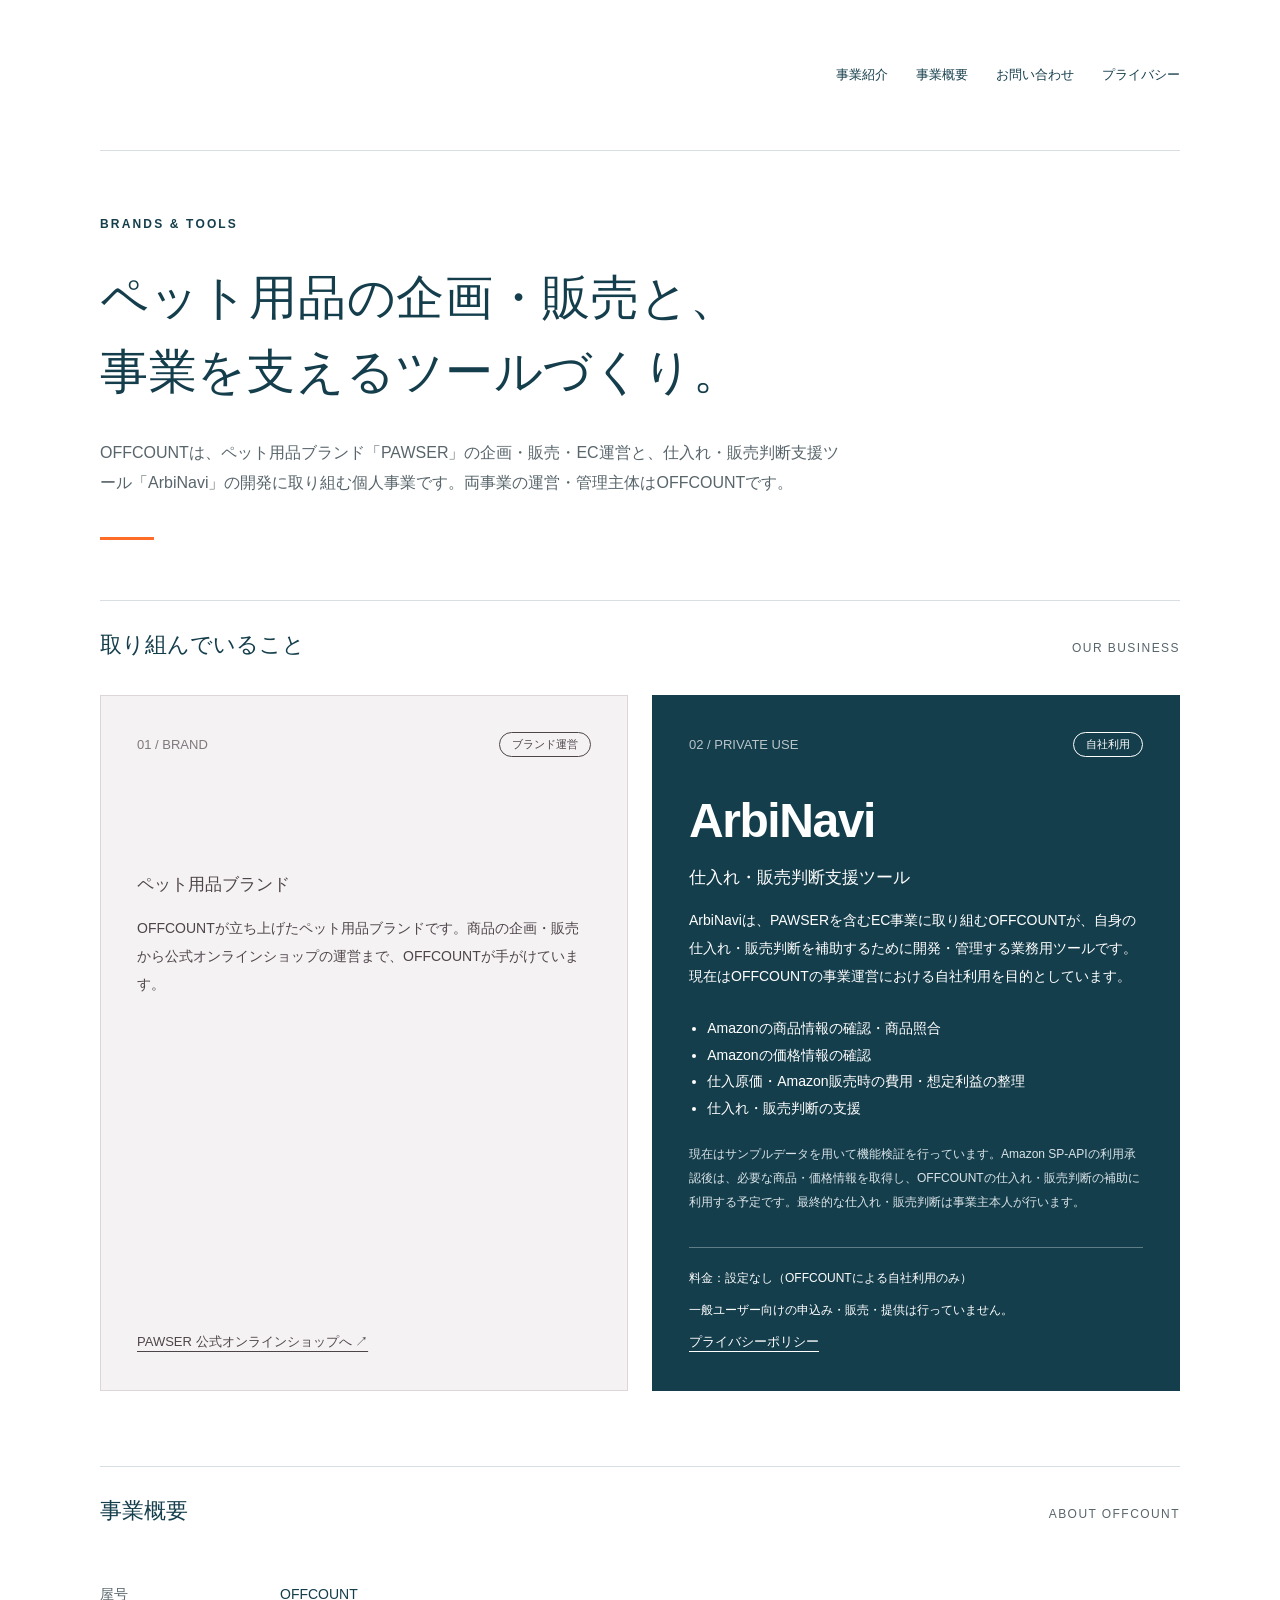
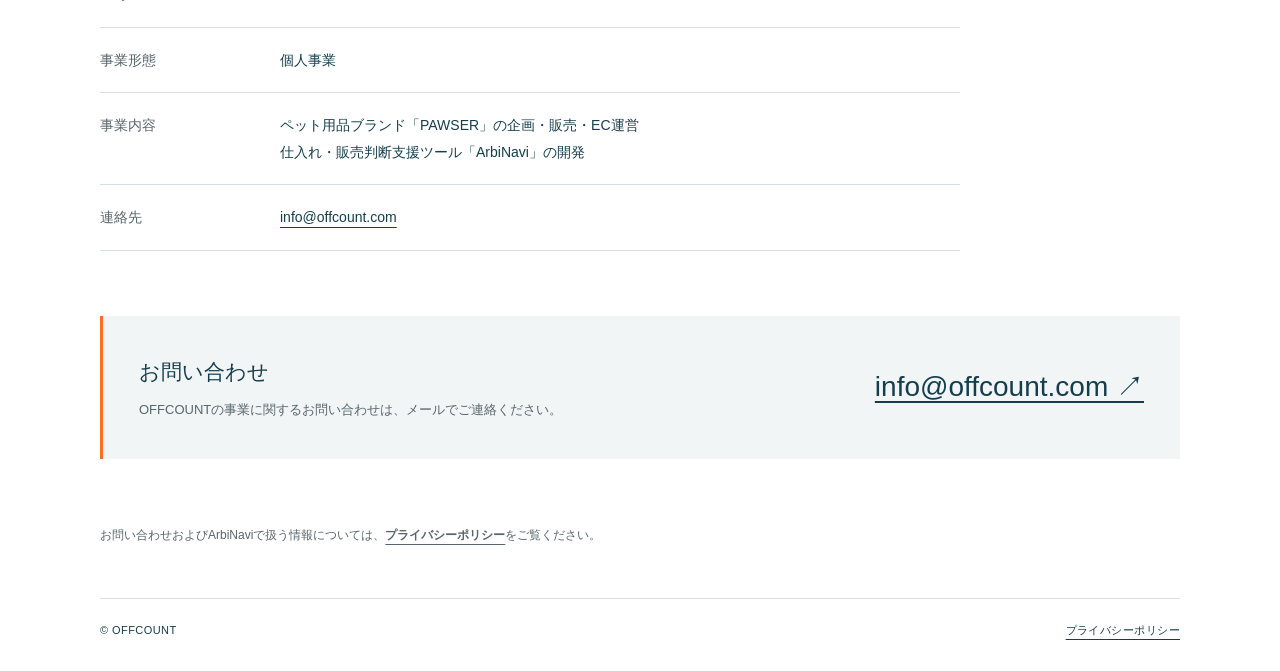
==== index.html @ 77e20765 "Add files via upload" ====
<!doctype html>
<html lang="ja">
<head>
  <meta charset="utf-8">
  <meta name="viewport" content="width=device-width,initial-scale=1">
  <meta name="description" content="OFFCOUNTの事業紹介。ペット用品ブランドPAWSERの運営と、仕入れ・販売判断支援ツールArbiNaviの開発に取り組んでいます。">
  <meta name="theme-color" content="#183b32">
  <title>OFFCOUNT | ブランド運営とツール開発</title>
  <link rel="stylesheet" href="./style.css">
</head>
<body>
<a class="skip" href="#main">本文へ移動</a>
<div class="wrap">
  <header><a class="brand" href="./" aria-label="OFFCOUNT ホーム"><span class="offcount-logo"><img src="./assets/offcount-logo.png" alt="OFFCOUNT"></span></a><nav aria-label="メインナビゲーション"><a href="#business">事業紹介</a><a href="#about">事業概要</a><a href="#contact">お問い合わせ</a><a href="./privacy.html">プライバシー</a></nav></header>
  <main id="main">
    <section class="hero" aria-labelledby="hero-title"><div class="eyebrow">BRANDS &amp; TOOLS</div><h1 id="hero-title">ペット用品の企画・販売と、<br>事業を支えるツールづくり。</h1><p>OFFCOUNTは、ペット用品ブランド「PAWSER」の企画・販売・EC運営と、仕入れ・販売判断支援ツール「ArbiNavi」の開発に取り組む個人事業です。両事業の運営・管理主体はOFFCOUNTです。</p><div class="rule" aria-hidden="true"></div></section>
    <section id="business" aria-labelledby="business-title"><div class="section-head"><h2 id="business-title">取り組んでいること</h2><span>OUR BUSINESS</span></div>
      <div class="businesses">
        <article class="business pawser"><div class="meta"><span class="number">01 / BRAND</span><span class="tag">ブランド運営</span></div><h3 class="pawser-logo"><img src="./assets/pawser-logo.png" alt="PAWSER"></h3><h4>ペット用品ブランド</h4><p>OFFCOUNTが立ち上げたペット用品ブランドです。商品の企画・販売から公式オンラインショップの運営まで、OFFCOUNTが手がけています。</p><div class="bottom"><a href="https://www.pawser.jp/" target="_blank" rel="noopener noreferrer">PAWSER 公式オンラインショップへ ↗</a></div></article>
        <article class="business arbinavi" id="arbinavi"><div class="meta"><span class="number">02 / PRIVATE USE</span><span class="tag">自社利用</span></div><h3 class="wordmark" aria-label="ArbiNavi">ArbiNavi</h3><h4>仕入れ・販売判断支援ツール</h4><p>ArbiNaviは、PAWSERを含むEC事業に取り組むOFFCOUNTが、自身の仕入れ・販売判断を補助するために開発・管理する業務用ツールです。現在はOFFCOUNTの事業運営における自社利用を目的としています。</p><ul><li>Amazonの商品情報の確認・商品照合</li><li>Amazonの価格情報の確認</li><li>仕入原価・Amazon販売時の費用・想定利益の整理</li><li>仕入れ・販売判断の支援</li></ul><p class="data-note">現在はサンプルデータを用いて機能検証を行っています。Amazon SP-APIの利用承認後は、必要な商品・価格情報を取得し、OFFCOUNTの仕入れ・販売判断の補助に利用する予定です。最終的な仕入れ・販売判断は事業主本人が行います。</p><div class="bottom"><p class="usage">料金：設定なし（OFFCOUNTによる自社利用のみ）</p><p>一般ユーザー向けの申込み・販売・提供は行っていません。</p><a href="./privacy.html">プライバシーポリシー</a></div></article>
      </div>
    </section>
    <section class="about" id="about" aria-labelledby="about-title"><div class="section-head"><h2 id="about-title">事業概要</h2><span>ABOUT OFFCOUNT</span></div><dl><div><dt>屋号</dt><dd>OFFCOUNT</dd></div><div><dt>事業形態</dt><dd>個人事業</dd></div><div><dt>事業内容</dt><dd>ペット用品ブランド「PAWSER」の企画・販売・EC運営<br>仕入れ・販売判断支援ツール「ArbiNavi」の開発</dd></div><div><dt>連絡先</dt><dd><a href="mailto:info@offcount.com">info@offcount.com</a></dd></div></dl></section>
    <section class="contact" id="contact" aria-labelledby="contact-title"><div><h2 id="contact-title">お問い合わせ</h2><p>OFFCOUNTの事業に関するお問い合わせは、メールでご連絡ください。</p></div><a href="mailto:info@offcount.com">info@offcount.com ↗</a></section>
    <section class="privacy" aria-label="個人情報の取り扱い"><p>お問い合わせおよびArbiNaviで扱う情報については、<a href="./privacy.html">プライバシーポリシー</a>をご覧ください。</p></section>
  </main>
  <footer><span>© OFFCOUNT</span><a href="./privacy.html">プライバシーポリシー</a></footer>
</div>
</body>
</html>
---- style.css ----
:root{--ink:#153e4c;--muted:#58656b;--paper:#ffffff;--line:#d7dfe2;--accent:#fe6d27}
    *{box-sizing:border-box}html{scroll-behavior:smooth;scroll-padding-top:25px}body{margin:0;background:var(--paper);color:var(--ink);font-family:"Yu Gothic","Hiragino Kaku Gothic ProN",Meiryo,sans-serif;line-height:1.9}a{color:inherit;text-underline-offset:5px}a:focus-visible{outline:3px solid #153e4c;outline-offset:6px}.wrap{max-width:1160px;margin:auto;padding:0 40px}.skip{position:absolute;left:20px;top:-100px;background:white;padding:10px}.skip:focus{top:10px}header{display:flex;align-items:center;justify-content:space-between;gap:24px;padding:28px 0;border-bottom:1px solid var(--line)}.brand{font-family:Arial,sans-serif;font-size:25px;font-weight:800;letter-spacing:.05em;text-decoration:none}nav{display:flex;gap:28px;font-size:13px}nav a{text-decoration:none}nav a:hover{text-decoration:underline}.hero{padding:90px 0 75px;position:relative}.eyebrow{font:12px/1.5 Arial,sans-serif;letter-spacing:.18em;font-weight:bold}.hero h1{font-size:clamp(34px,4.5vw,60px);line-height:1.5;font-weight:500;letter-spacing:.04em;margin:28px 0}.hero p{font-size:16px;color:var(--muted);max-width:650px}.hero .rule{width:76px;height:5px;background:var(--ink);margin-top:38px}.section-head{display:flex;justify-content:space-between;align-items:baseline;border-top:1px solid var(--line);padding:23px 0 30px;gap:15px}.section-head h2{font-size:22px;font-weight:500;margin:0}.section-head span{font:12px Arial,sans-serif;letter-spacing:.12em}.businesses{display:grid;grid-template-columns:1fr 1fr;gap:24px;padding-bottom:75px}.business{padding:36px;border:1px solid var(--line);display:flex;flex-direction:column;min-height:405px}.business.pawser{background:#e8ebe0}.business.arbinavi{background:var(--ink);color:var(--paper);border-color:var(--ink)}.meta{display:flex;align-items:center;justify-content:space-between;gap:12px;font-size:12px}.number{font:13px Arial,sans-serif;opacity:.7}.tag{border:1px solid currentColor;border-radius:30px;padding:1px 12px;font-size:11px}.business h3{font:48px/1.2 Arial,sans-serif;letter-spacing:.015em;margin:35px 0 12px}.business h4{font-size:17px;margin:0 0 12px;font-weight:500}.business p{font-size:14px;margin:0 0 25px;line-height:2}.business .bottom{margin-top:auto;font-size:13px}.business.arbinavi .bottom{color:var(--accent)}.about{padding-bottom:65px}.about dl{margin:0;max-width:860px}.about dl>div{display:grid;grid-template-columns:180px 1fr;border-bottom:1px solid var(--line);padding:19px 0;font-size:14px}.about dt{color:var(--muted)}.about dd{margin:0}.contact{background:#e5e9d9;padding:36px;margin-bottom:65px;display:flex;justify-content:space-between;align-items:center;gap:24px}.contact h2{font-size:21px;font-weight:500;margin:0 0 6px}.contact p{margin:0;font-size:13px;color:var(--muted)}.contact>a{font:clamp(18px,2.5vw,28px) Arial,sans-serif;white-space:nowrap}.privacy{padding-bottom:40px;max-width:820px}.privacy h2{font-size:15px;font-weight:500}.privacy p{font-size:12px;color:var(--muted)}footer{border-top:1px solid var(--line);padding:22px 0 30px;display:flex;justify-content:space-between;gap:20px;font:11px/1.8 Arial,sans-serif;letter-spacing:.04em}footer a{font-family:Meiryo,sans-serif}
    @media(max-width:700px){.wrap{padding:0 22px}header{padding:22px 0}.brand{font-size:22px}nav{gap:16px;font-size:12px}.hero{padding:55px 0}.hero h1{font-size:34px}.hero p{font-size:14px}.businesses{grid-template-columns:1fr;padding-bottom:48px}.business{padding:28px;min-height:370px}.business h3{font-size:42px}.section-head h2{font-size:20px}.about dl>div{grid-template-columns:95px 1fr;gap:14px}.contact{flex-direction:column;align-items:flex-start;padding:27px;margin-bottom:40px}.contact>a{font-size:23px}footer{flex-wrap:wrap}.about{padding-bottom:40px}}
    @media(prefers-reduced-motion:reduce){html{scroll-behavior:auto}}
  
.business .wordmark{font-weight:700;letter-spacing:-.045em}.wordmark span{color:var(--accent)}
.business ul{padding-left:1.3em;font-size:14px;margin:0 0 20px}.business .usage{font-size:13px;border-top:1px solid #6d827a;padding-top:18px;margin-bottom:15px}.business .bottom p{margin:8px 0;font-size:12px}.business .data-note{font-size:12px;opacity:.85}.businesses{align-items:stretch}
.policy{max-width:850px;padding:60px 0}.policy h1{font-size:32px;font-weight:500;line-height:1.5}.policy h2{font-size:20px;margin-top:35px}.policy p,.policy li{font-size:14px}.policy .date{font-size:12px;color:var(--muted)}.policy ul{padding-left:1.4em}
@media(max-width:700px){header{flex-wrap:wrap;gap:12px}nav{flex-wrap:wrap}.hero h1{font-size:30px}.policy{padding:35px 0}.policy h1{font-size:26px}.business h3{font-size:42px}}

/* Official artwork is unchanged; frames omit only the supplied empty margins. */
header{padding:20px 0;min-height:145px}.brand{display:block;flex-shrink:0}
.offcount-logo{display:block;position:relative;width:124px;height:110px;overflow:hidden}
.offcount-logo img{position:absolute;width:320px;max-width:none;height:auto;left:-98px;top:-39px}
.hero{padding:64px 0 60px}.hero h1{font-size:clamp(30px,3.8vw,48px);letter-spacing:.015em;line-height:1.55}.hero p{max-width:740px}.hero .rule{background:var(--accent);height:3px;width:54px}
.business.pawser{background:#f5f2f4;color:#4e454a;border-color:#ddd5da}
.business h3.pawser-logo{position:relative;width:270px;max-width:100%;height:60px;overflow:hidden;margin:34px 0 18px}
.pawser-logo img{position:absolute;width:350px;max-width:none;height:auto;left:-41px;top:-72px}
.business.arbinavi{background:#153e4c;color:#fff;border-color:#153e4c}.business.arbinavi .bottom{color:#fff}.business .wordmark{font-family:Arial,sans-serif;letter-spacing:-.03em;font-weight:600}.business .usage{border-color:#607c86}.business .data-note{opacity:1;color:#dae4e8}
.contact{background:#f1f5f6;border-left:3px solid var(--accent)}.section-head span{color:var(--muted)}.privacy a{font-weight:600}
@media(max-width:700px){header{min-height:0;gap:20px}nav{gap:12px 20px;width:100%;font-size:12px}.hero{padding:40px 0}.hero h1{font-size:28px}.business{padding:25px}.business h3.pawser-logo{transform-origin:left center}.offcount-logo{width:112px;height:99px}.offcount-logo img{width:290px;left:-89px;top:-35px}}
@media(max-width:360px){.business h3.pawser-logo{width:230px}.pawser-logo img{width:300px;left:-35px;top:-62px}}
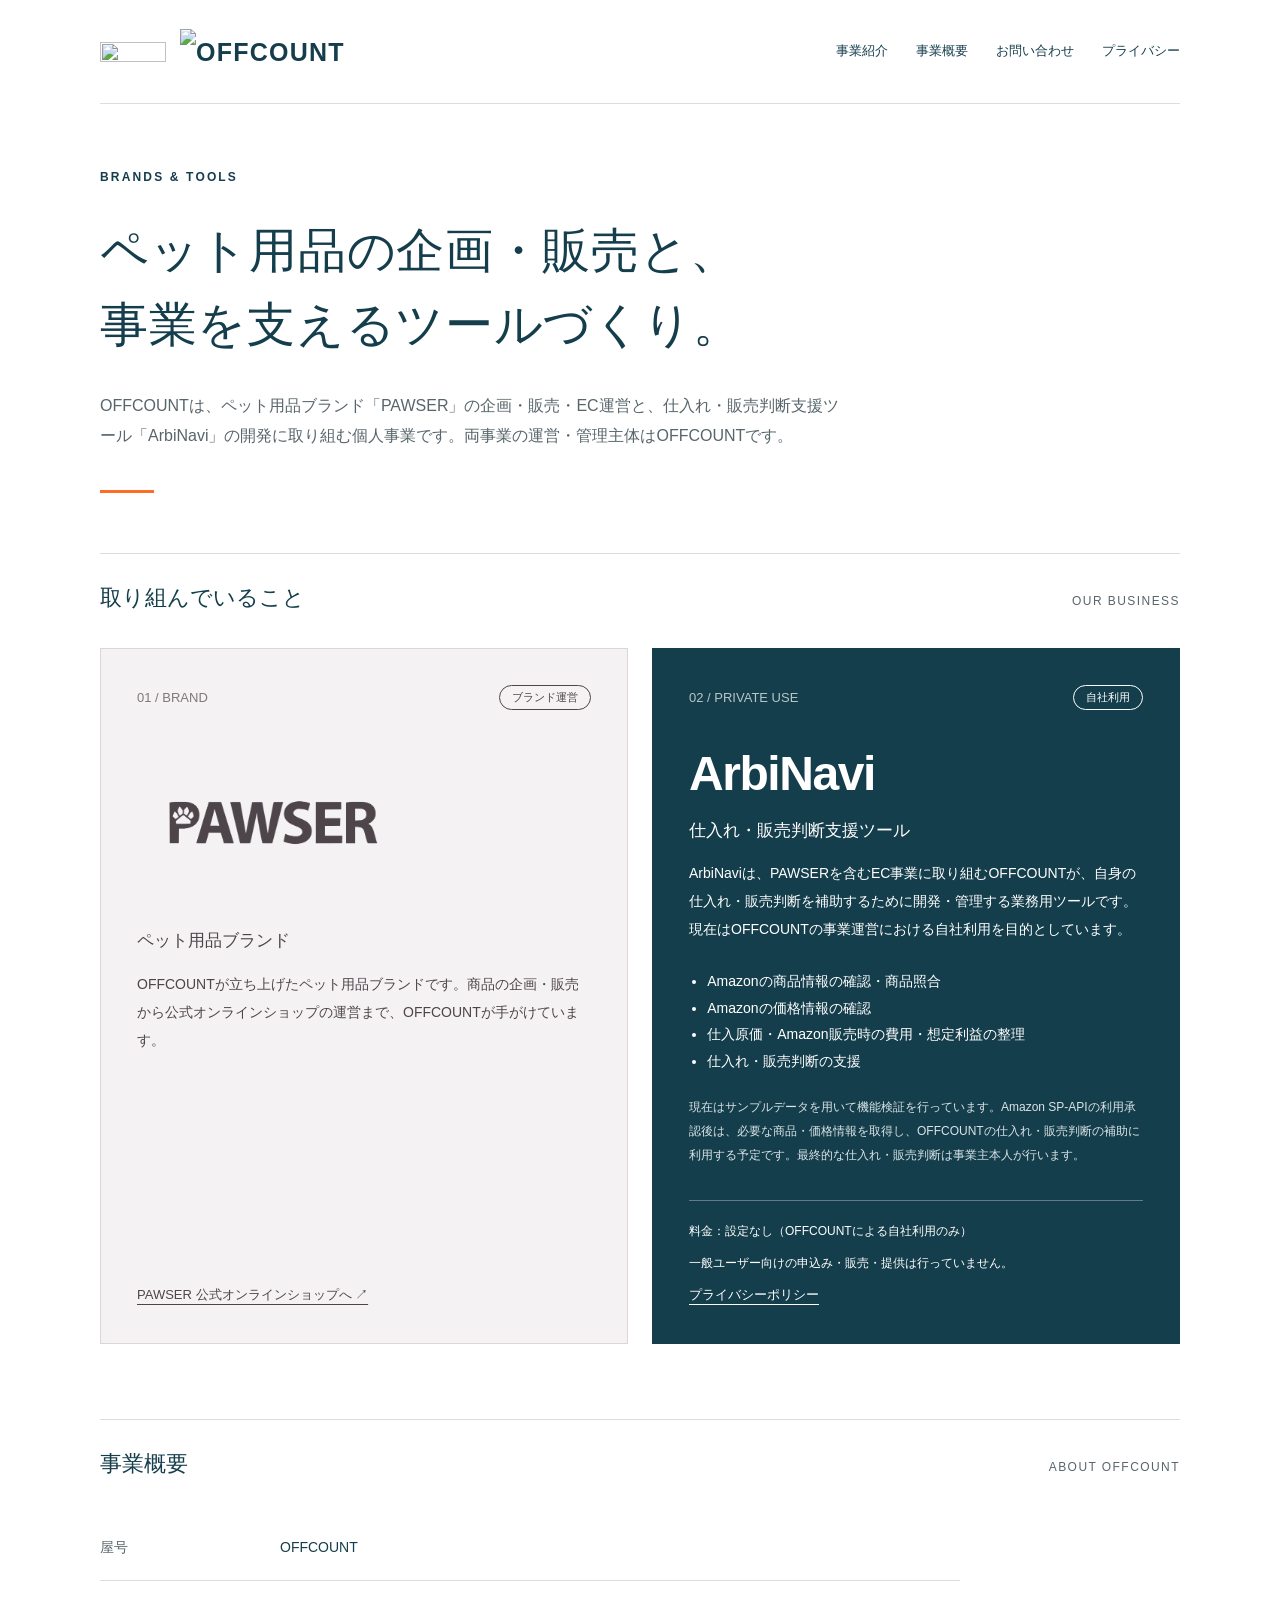
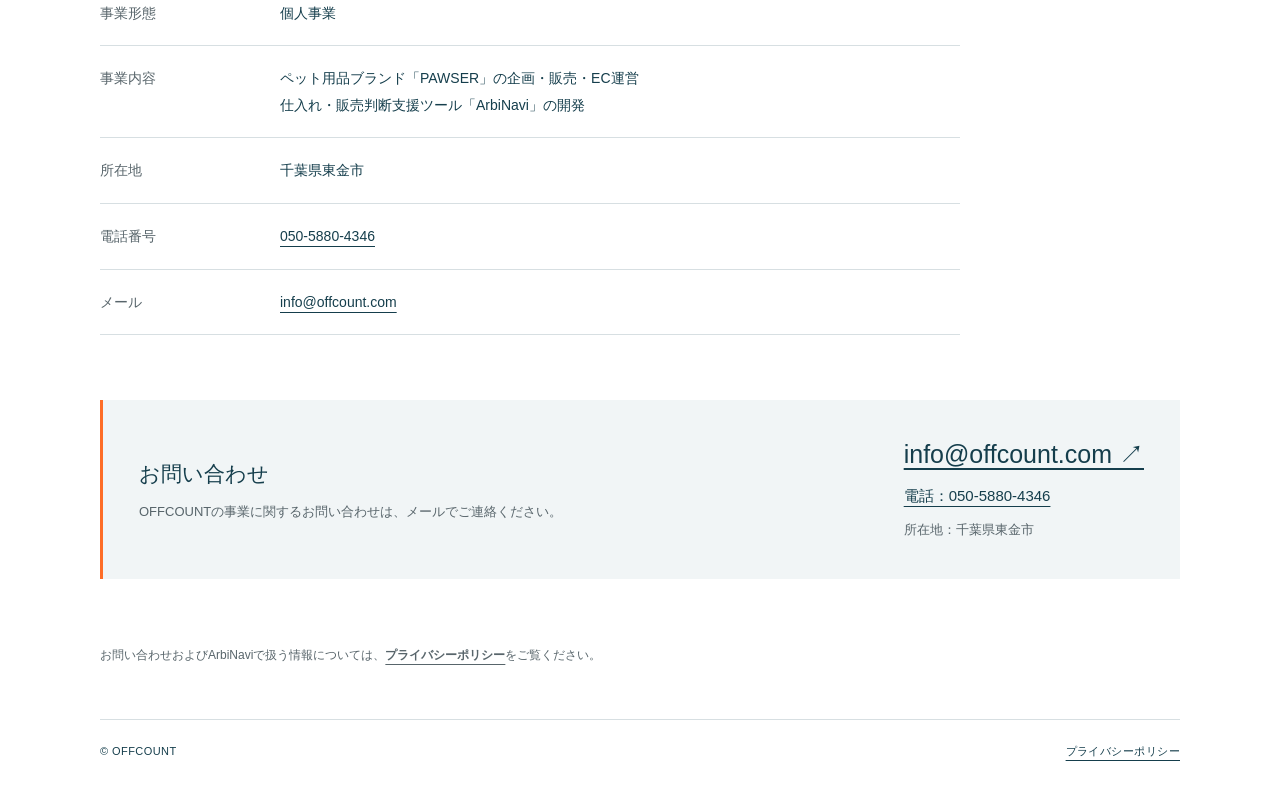
==== commit 8650aa49: "Add files via upload" ====
--- a/index.html
+++ b/index.html
@@ -4,24 +4,24 @@
   <meta charset="utf-8">
   <meta name="viewport" content="width=device-width,initial-scale=1">
   <meta name="description" content="OFFCOUNTの事業紹介。ペット用品ブランドPAWSERの運営と、仕入れ・販売判断支援ツールArbiNaviの開発に取り組んでいます。">
-  <meta name="theme-color" content="#183b32">
+  <meta name="theme-color" content="#153e4c">
   <title>OFFCOUNT | ブランド運営とツール開発</title>
   <link rel="stylesheet" href="./style.css">
 </head>
 <body>
 <a class="skip" href="#main">本文へ移動</a>
 <div class="wrap">
-  <header><a class="brand" href="./" aria-label="OFFCOUNT ホーム"><span class="offcount-logo"><img src="./assets/offcount-logo.png" alt="OFFCOUNT"></span></a><nav aria-label="メインナビゲーション"><a href="#business">事業紹介</a><a href="#about">事業概要</a><a href="#contact">お問い合わせ</a><a href="./privacy.html">プライバシー</a></nav></header>
+  <header><a class="brand" href="./" aria-label="OFFCOUNT ホーム"><span class="offcount-logo"><img class="offcount-symbol" src="./assets/offcount-symbol.png" alt="" width="980" height="626"><img class="offcount-wordmark" src="./assets/offcount-wordmark.png" alt="OFFCOUNT" width="979" height="224"></span></a><nav aria-label="メインナビゲーション"><a href="#business">事業紹介</a><a href="#about">事業概要</a><a href="#contact">お問い合わせ</a><a href="./privacy.html">プライバシー</a></nav></header>
   <main id="main">
     <section class="hero" aria-labelledby="hero-title"><div class="eyebrow">BRANDS &amp; TOOLS</div><h1 id="hero-title">ペット用品の企画・販売と、<br>事業を支えるツールづくり。</h1><p>OFFCOUNTは、ペット用品ブランド「PAWSER」の企画・販売・EC運営と、仕入れ・販売判断支援ツール「ArbiNavi」の開発に取り組む個人事業です。両事業の運営・管理主体はOFFCOUNTです。</p><div class="rule" aria-hidden="true"></div></section>
     <section id="business" aria-labelledby="business-title"><div class="section-head"><h2 id="business-title">取り組んでいること</h2><span>OUR BUSINESS</span></div>
       <div class="businesses">
-        <article class="business pawser"><div class="meta"><span class="number">01 / BRAND</span><span class="tag">ブランド運営</span></div><h3 class="pawser-logo"><img src="./assets/pawser-logo.png" alt="PAWSER"></h3><h4>ペット用品ブランド</h4><p>OFFCOUNTが立ち上げたペット用品ブランドです。商品の企画・販売から公式オンラインショップの運営まで、OFFCOUNTが手がけています。</p><div class="bottom"><a href="https://www.pawser.jp/" target="_blank" rel="noopener noreferrer">PAWSER 公式オンラインショップへ ↗</a></div></article>
+        <article class="business pawser"><div class="meta"><span class="number">01 / BRAND</span><span class="tag">ブランド運営</span></div><h3 class="pawser-logo"><img src="./assets/pawser-logo.png" alt="PAWSER" width="290" height="64"></h3><h4>ペット用品ブランド</h4><p>OFFCOUNTが立ち上げたペット用品ブランドです。商品の企画・販売から公式オンラインショップの運営まで、OFFCOUNTが手がけています。</p><div class="bottom"><a href="https://www.pawser.jp/" target="_blank" rel="noopener noreferrer">PAWSER 公式オンラインショップへ ↗</a></div></article>
         <article class="business arbinavi" id="arbinavi"><div class="meta"><span class="number">02 / PRIVATE USE</span><span class="tag">自社利用</span></div><h3 class="wordmark" aria-label="ArbiNavi">ArbiNavi</h3><h4>仕入れ・販売判断支援ツール</h4><p>ArbiNaviは、PAWSERを含むEC事業に取り組むOFFCOUNTが、自身の仕入れ・販売判断を補助するために開発・管理する業務用ツールです。現在はOFFCOUNTの事業運営における自社利用を目的としています。</p><ul><li>Amazonの商品情報の確認・商品照合</li><li>Amazonの価格情報の確認</li><li>仕入原価・Amazon販売時の費用・想定利益の整理</li><li>仕入れ・販売判断の支援</li></ul><p class="data-note">現在はサンプルデータを用いて機能検証を行っています。Amazon SP-APIの利用承認後は、必要な商品・価格情報を取得し、OFFCOUNTの仕入れ・販売判断の補助に利用する予定です。最終的な仕入れ・販売判断は事業主本人が行います。</p><div class="bottom"><p class="usage">料金：設定なし（OFFCOUNTによる自社利用のみ）</p><p>一般ユーザー向けの申込み・販売・提供は行っていません。</p><a href="./privacy.html">プライバシーポリシー</a></div></article>
       </div>
     </section>
-    <section class="about" id="about" aria-labelledby="about-title"><div class="section-head"><h2 id="about-title">事業概要</h2><span>ABOUT OFFCOUNT</span></div><dl><div><dt>屋号</dt><dd>OFFCOUNT</dd></div><div><dt>事業形態</dt><dd>個人事業</dd></div><div><dt>事業内容</dt><dd>ペット用品ブランド「PAWSER」の企画・販売・EC運営<br>仕入れ・販売判断支援ツール「ArbiNavi」の開発</dd></div><div><dt>連絡先</dt><dd><a href="mailto:info@offcount.com">info@offcount.com</a></dd></div></dl></section>
-    <section class="contact" id="contact" aria-labelledby="contact-title"><div><h2 id="contact-title">お問い合わせ</h2><p>OFFCOUNTの事業に関するお問い合わせは、メールでご連絡ください。</p></div><a href="mailto:info@offcount.com">info@offcount.com ↗</a></section>
+    <section class="about" id="about" aria-labelledby="about-title"><div class="section-head"><h2 id="about-title">事業概要</h2><span>ABOUT OFFCOUNT</span></div><dl><div><dt>屋号</dt><dd>OFFCOUNT</dd></div><div><dt>事業形態</dt><dd>個人事業</dd></div><div><dt>事業内容</dt><dd>ペット用品ブランド「PAWSER」の企画・販売・EC運営<br>仕入れ・販売判断支援ツール「ArbiNavi」の開発</dd></div><div><dt>所在地</dt><dd>千葉県東金市</dd></div><div><dt>電話番号</dt><dd><a href="tel:05058804346">050-5880-4346</a></dd></div><div><dt>メール</dt><dd><a href="mailto:info@offcount.com">info@offcount.com</a></dd></div></dl></section>
+    <section class="contact" id="contact" aria-labelledby="contact-title"><div><h2 id="contact-title">お問い合わせ</h2><p>OFFCOUNTの事業に関するお問い合わせは、メールでご連絡ください。</p></div><div class="contact-details"><a class="contact-email" href="mailto:info@offcount.com">info@offcount.com ↗</a><a class="contact-phone" href="tel:05058804346">電話：050-5880-4346</a><span>所在地：千葉県東金市</span></div></section>
     <section class="privacy" aria-label="個人情報の取り扱い"><p>お問い合わせおよびArbiNaviで扱う情報については、<a href="./privacy.html">プライバシーポリシー</a>をご覧ください。</p></section>
   </main>
   <footer><span>© OFFCOUNT</span><a href="./privacy.html">プライバシーポリシー</a></footer>
--- a/style.css
+++ b/style.css
@@ -9,15 +9,18 @@
 .policy{max-width:850px;padding:60px 0}.policy h1{font-size:32px;font-weight:500;line-height:1.5}.policy h2{font-size:20px;margin-top:35px}.policy p,.policy li{font-size:14px}.policy .date{font-size:12px;color:var(--muted)}.policy ul{padding-left:1.4em}
 @media(max-width:700px){header{flex-wrap:wrap;gap:12px}nav{flex-wrap:wrap}.hero h1{font-size:30px}.policy{padding:35px 0}.policy h1{font-size:26px}.business h3{font-size:42px}}
 
-/* Official artwork is unchanged; frames omit only the supplied empty margins. */
-header{padding:20px 0;min-height:145px}.brand{display:block;flex-shrink:0}
-.offcount-logo{display:block;position:relative;width:124px;height:110px;overflow:hidden}
-.offcount-logo img{position:absolute;width:320px;max-width:none;height:auto;left:-98px;top:-39px}
+/* Supplied tightly trimmed artwork: preserve the full image and its aspect ratio. */
+header{padding:28px 0;min-height:104px;flex-wrap:wrap}.brand{display:block;max-width:100%;flex-shrink:0}
+.offcount-logo{display:flex;align-items:center;gap:14px;width:278px;max-width:100%}
+.offcount-logo img{display:block;height:auto;object-fit:contain;min-width:0}
+.offcount-symbol{width:66px;flex:0 0 66px}.offcount-wordmark{width:198px;flex:1 1 auto}
 .hero{padding:64px 0 60px}.hero h1{font-size:clamp(30px,3.8vw,48px);letter-spacing:.015em;line-height:1.55}.hero p{max-width:740px}.hero .rule{background:var(--accent);height:3px;width:54px}
-.business.pawser{background:#f5f2f4;color:#4e454a;border-color:#ddd5da}
-.business h3.pawser-logo{position:relative;width:270px;max-width:100%;height:60px;overflow:hidden;margin:34px 0 18px}
-.pawser-logo img{position:absolute;width:350px;max-width:none;height:auto;left:-41px;top:-72px}
-.business.arbinavi{background:#153e4c;color:#fff;border-color:#153e4c}.business.arbinavi .bottom{color:#fff}.business .wordmark{font-family:Arial,sans-serif;letter-spacing:-.03em;font-weight:600}.business .usage{border-color:#607c86}.business .data-note{opacity:1;color:#dae4e8}
-.contact{background:#f1f5f6;border-left:3px solid var(--accent)}.section-head span{color:var(--muted)}.privacy a{font-weight:600}
-@media(max-width:700px){header{min-height:0;gap:20px}nav{gap:12px 20px;width:100%;font-size:12px}.hero{padding:40px 0}.hero h1{font-size:28px}.business{padding:25px}.business h3.pawser-logo{transform-origin:left center}.offcount-logo{width:112px;height:99px}.offcount-logo img{width:290px;left:-89px;top:-35px}}
-@media(max-width:360px){.business h3.pawser-logo{width:230px}.pawser-logo img{width:300px;left:-35px;top:-62px}}
+.business{min-width:0}.business.pawser{background:#f5f2f4;color:#4e454a;border-color:#ddd5da}
+.business h3.pawser-logo{width:270px;max-width:100%;margin:34px 0 18px;line-height:1}
+.pawser-logo img{display:block;width:100%;height:auto;object-fit:contain}
+.business.arbinavi{background:var(--ink);color:#fff;border-color:var(--ink)}.business.arbinavi .bottom{color:#fff}.business .wordmark{font-family:Arial,sans-serif;letter-spacing:-.03em;font-weight:600}.business .usage{border-color:#607c86}.business .data-note{opacity:1;color:#dae4e8}
+.contact{background:#f1f5f6;border-left:3px solid var(--accent)}.contact-details{display:flex;flex-direction:column;gap:8px;flex-shrink:0;font-size:13px}.contact-email{font:clamp(18px,2.5vw,25px)/1.5 Arial,sans-serif}.contact-phone{align-self:flex-start;font-size:15px}.contact-details span{color:var(--muted)}
+.section-head span{color:var(--muted)}.privacy a{font-weight:600}.about dd{min-width:0;overflow-wrap:anywhere}a{overflow-wrap:anywhere}
+@media(max-width:850px){.contact{flex-direction:column;align-items:flex-start}}
+@media(max-width:700px){header{min-height:0;gap:20px;padding:24px 0}nav{gap:12px 20px;width:100%;font-size:12px}.offcount-logo{width:242px;gap:12px}.offcount-symbol{width:58px;flex-basis:58px}.offcount-wordmark{width:172px}.hero{padding:40px 0}.hero h1{font-size:28px}.business{padding:25px}.meta{flex-wrap:wrap}.section-head{flex-wrap:wrap}.contact-details{max-width:100%}}
+@media(max-width:360px){.wrap{padding:0 18px}.business{padding:22px}.hero h1{font-size:25px}.about dl>div{grid-template-columns:72px 1fr;gap:12px}.contact{padding:22px}.contact-email{font-size:20px}}
